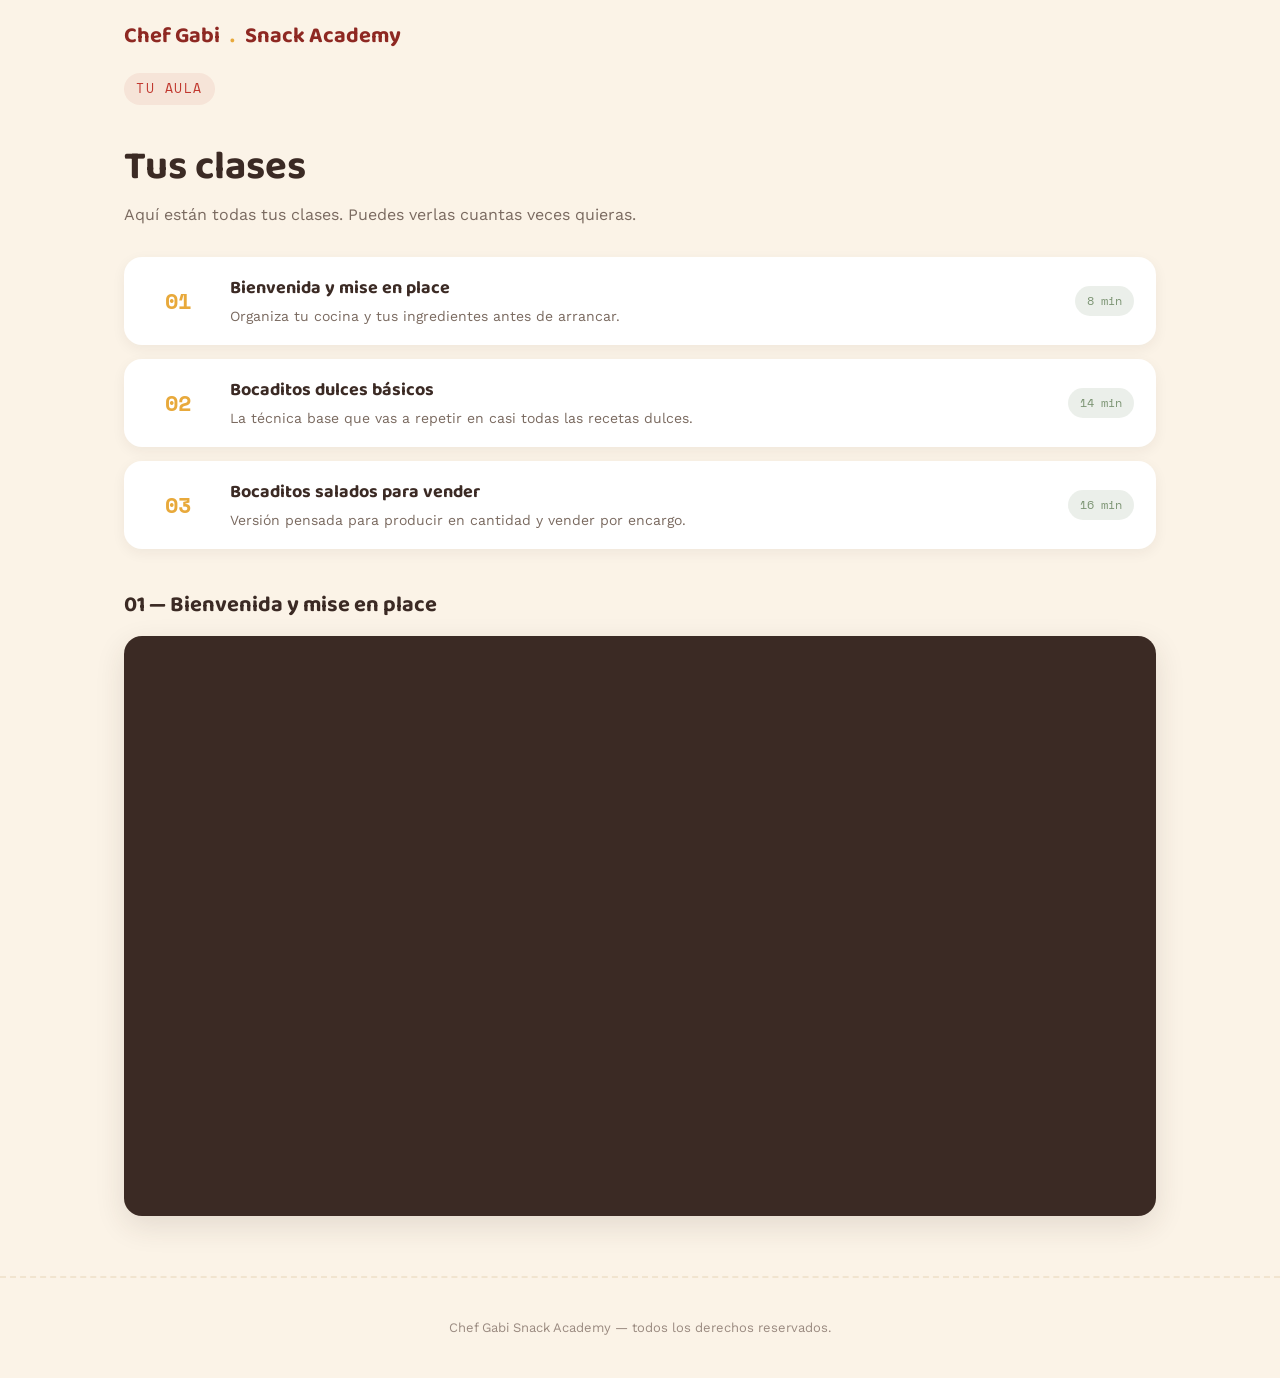
==== aula-xk92m7.html @ d84678eb "Add files via upload" ====
<!DOCTYPE html>
<html lang="es">
<head>
<meta charset="UTF-8">
<meta name="viewport" content="width=device-width, initial-scale=1.0">
<!-- noindex: esta página no debe aparecer en buscadores -->
<meta name="robots" content="noindex, nofollow">
<title>Tus clases — Chef Gabi Snack Academy</title>
<link rel="preconnect" href="https://fonts.googleapis.com">
<link href="https://fonts.googleapis.com/css2?family=Baloo+2:wght@600;700;800&family=Work+Sans:wght@400;500;600&family=Space+Mono:wght@400;700&display=swap" rel="stylesheet">
<link rel="stylesheet" href="estilos.css">
</head>
<body>

<header class="topbar">
  <div class="envoltura">
    <a href="index.html" class="marca">Chef Gabi<span class="punto">.</span>Snack Academy</a>
  </div>
</header>

<main class="envoltura" style="padding-bottom:60px;">
  <span class="eyebrow">Tu aula</span>
  <h1 style="font-family:var(--display); font-size:clamp(28px,4vw,40px); margin:14px 0 6px;">Tus clases</h1>
  <p style="color:#7a6a60; max-width:60ch; margin-bottom:30px;">Aquí están todas tus clases. Puedes verlas cuantas veces quieras.</p>

  <div class="lista-clases" id="lista-clases">
    <!-- Se llena dinámicamente con clases.json -->
    <p style="color:#9a8a80;">Cargando tus clases...</p>
  </div>

  <div id="reproductor" style="display:none; margin-top:40px;">
    <h2 id="titulo-reproductor" style="font-family:var(--display); font-size:22px; margin-bottom:14px;"></h2>
    <div class="video-envoltura">
      <iframe id="iframe-video" src="" allow="autoplay" allowfullscreen></iframe>
    </div>
  </div>
</main>

<footer class="pie">
  <div class="envoltura">Chef Gabi Snack Academy — todos los derechos reservados.</div>
</footer>

<script src="aula.js"></script>
</body>
</html>
---- estilos.css ----
/* Reset mínimo compartido por todos los productos del portafolio */
* { margin: 0; padding: 0; box-sizing: border-box; }
img, svg { display: block; max-width: 100%; }
h1, h2, h3, h4, p, ul { margin: 0; }
button { font: inherit; }
/* ============================================================
   CHEF GABI SNACK ACADEMY — sistema de diseño
   Paleta: "boleta de cocina" — cereza, mostaza, cacao, crema, salvia
   ============================================================ */

:root {
  --crema: #FBF3E7;
  --crema-osc: #F1E4CF;
  --cereza: #C1382F;
  --cereza-osc: #8E2822;
  --mostaza: #E8A93B;
  --cacao: #3B2A24;
  --salvia: #7C9473;

  --display: 'Baloo 2', system-ui, sans-serif;
  --body: 'Work Sans', system-ui, sans-serif;
  --mono: 'Space Mono', monospace;

  --radio: 18px;
  --sombra: 0 10px 30px rgba(59, 42, 36, 0.12);
}

* { box-sizing: border-box; }

html { scroll-behavior: smooth; }

@media (prefers-reduced-motion: reduce) {
  html { scroll-behavior: auto; }
  * { animation-duration: 0.01ms !important; animation-iteration-count: 1 !important; transition-duration: 0.01ms !important; }
}

body {
  margin: 0;
  background: var(--crema);
  color: var(--cacao);
  font-family: var(--body);
  line-height: 1.5;
  -webkit-font-smoothing: antialiased;
}

a { color: inherit; }

:focus-visible {
  outline: 3px solid var(--salvia);
  outline-offset: 3px;
}

.envoltura {
  max-width: 1080px;
  margin: 0 auto;
  padding: 0 24px;
}

/* ---------- Encabezado ---------- */
.topbar {
  padding: 20px 0;
}

.marca {
  display: flex;
  align-items: center;
  gap: 10px;
  font-family: var(--display);
  font-size: 22px;
  font-weight: 700;
  color: var(--cereza-osc);
  text-decoration: none;
}

.marca span.punto {
  color: var(--mostaza);
}

/* ---------- Hero: boleta de cocina ---------- */
.hero {
  padding: 40px 0 70px;
  display: grid;
  grid-template-columns: 1.1fr 0.9fr;
  gap: 48px;
  align-items: center;
}

@media (max-width: 860px) {
  .hero { grid-template-columns: 1fr; padding-bottom: 40px; }
}

.eyebrow {
  font-family: var(--mono);
  font-size: 13px;
  letter-spacing: 0.12em;
  text-transform: uppercase;
  color: var(--cereza);
  background: rgba(193, 56, 47, 0.08);
  display: inline-block;
  padding: 6px 12px;
  border-radius: 999px;
  margin-bottom: 18px;
}

.hero h1 {
  font-family: var(--display);
  font-size: clamp(38px, 5.5vw, 62px);
  line-height: 1.03;
  margin: 0 0 20px;
  color: var(--cacao);
}

.hero h1 em {
  font-style: normal;
  color: var(--cereza);
  position: relative;
}

.hero p.lead {
  font-size: 18px;
  max-width: 46ch;
  color: #5c4a42;
  margin: 0 0 28px;
}

.acciones { display: flex; gap: 14px; flex-wrap: wrap; }

.boton {
  font-family: var(--body);
  font-weight: 600;
  font-size: 15px;
  padding: 14px 26px;
  border-radius: 999px;
  border: none;
  cursor: pointer;
  text-decoration: none;
  display: inline-flex;
  align-items: center;
  gap: 8px;
  transition: transform 0.15s ease, box-shadow 0.15s ease;
}

.boton:hover { transform: translateY(-2px); }

.boton-primario {
  background: var(--cereza);
  color: var(--crema);
  box-shadow: var(--sombra);
}

.boton-primario:hover { background: var(--cereza-osc); }

.boton-secundario {
  background: transparent;
  color: var(--cacao);
  border: 2px solid var(--cacao);
}

/* ---------- Boleta / ticket visual (elemento firma) ---------- */
.boleta {
  background: #fff;
  border-radius: 6px;
  box-shadow: var(--sombra);
  padding: 28px 26px 32px;
  position: relative;
  transform: rotate(-2deg);
  font-family: var(--mono);
}

.boleta::before {
  content: "";
  position: absolute;
  top: -9px; left: 24px; right: 24px;
  height: 18px;
  background:
    radial-gradient(circle at 12px 9px, transparent 9px, #fff 10px) repeat-x;
  background-size: 24px 18px;
}

.boleta .titulo-boleta {
  font-family: var(--display);
  font-size: 20px;
  color: var(--cereza-osc);
  margin: 0 0 4px;
}

.boleta .sub-boleta {
  font-size: 12px;
  color: #9a8a80;
  margin: 0 0 18px;
  border-bottom: 2px dashed var(--crema-osc);
  padding-bottom: 16px;
}

.boleta ul { list-style: none; padding: 0; margin: 0; }

.boleta li {
  display: flex;
  justify-content: space-between;
  font-size: 13px;
  padding: 7px 0;
  border-bottom: 1px dashed var(--crema-osc);
}

.boleta li:last-child { border-bottom: none; }

.boleta .num { color: var(--mostaza); font-weight: 700; }

/* ---------- Ingredientes / tags ---------- */
.tags {
  display: flex;
  flex-wrap: wrap;
  gap: 10px;
  margin: 30px 0 0;
}

.tag {
  font-size: 13px;
  padding: 7px 14px;
  border-radius: 999px;
  background: var(--crema-osc);
  color: var(--cacao);
}

/* ---------- Índice de clases (numerado, sí es secuencia real) ---------- */
.seccion { padding: 60px 0; }

.seccion h2 {
  font-family: var(--display);
  font-size: clamp(28px, 4vw, 38px);
  margin: 0 0 8px;
}

.seccion .desc {
  color: #5c4a42;
  max-width: 60ch;
  margin: 0 0 36px;
}

.lista-clases {
  display: grid;
  gap: 14px;
}

.clase {
  display: grid;
  grid-template-columns: 64px 1fr auto;
  align-items: center;
  gap: 20px;
  background: #fff;
  border-radius: var(--radio);
  padding: 18px 22px;
  box-shadow: 0 4px 14px rgba(59, 42, 36, 0.06);
}

.clase .indice {
  font-family: var(--mono);
  font-size: 22px;
  font-weight: 700;
  color: var(--mostaza);
  text-align: center;
}

.clase h3 {
  font-family: var(--display);
  font-size: 18px;
  margin: 0 0 4px;
}

.clase p {
  margin: 0;
  font-size: 14px;
  color: #7a6a60;
}

.clase .estado {
  font-family: var(--mono);
  font-size: 12px;
  padding: 6px 12px;
  border-radius: 999px;
  white-space: nowrap;
}

.estado.disponible { background: rgba(124, 148, 115, 0.15); color: var(--salvia); }
.estado.bloqueada { background: rgba(59, 42, 36, 0.08); color: #9a8a80; }

/* ---------- Reproductor de clase (página de acceso) ---------- */
.video-envoltura {
  position: relative;
  padding-top: 56.25%;
  border-radius: var(--radio);
  overflow: hidden;
  background: var(--cacao);
  box-shadow: var(--sombra);
}

.video-envoltura iframe {
  position: absolute; inset: 0;
  width: 100%; height: 100%;
  border: 0;
}

/* ---------- Footer ---------- */
.pie {
  padding: 40px 0;
  border-top: 2px dashed var(--crema-osc);
  color: #9a8a80;
  font-size: 13px;
  text-align: center;
}
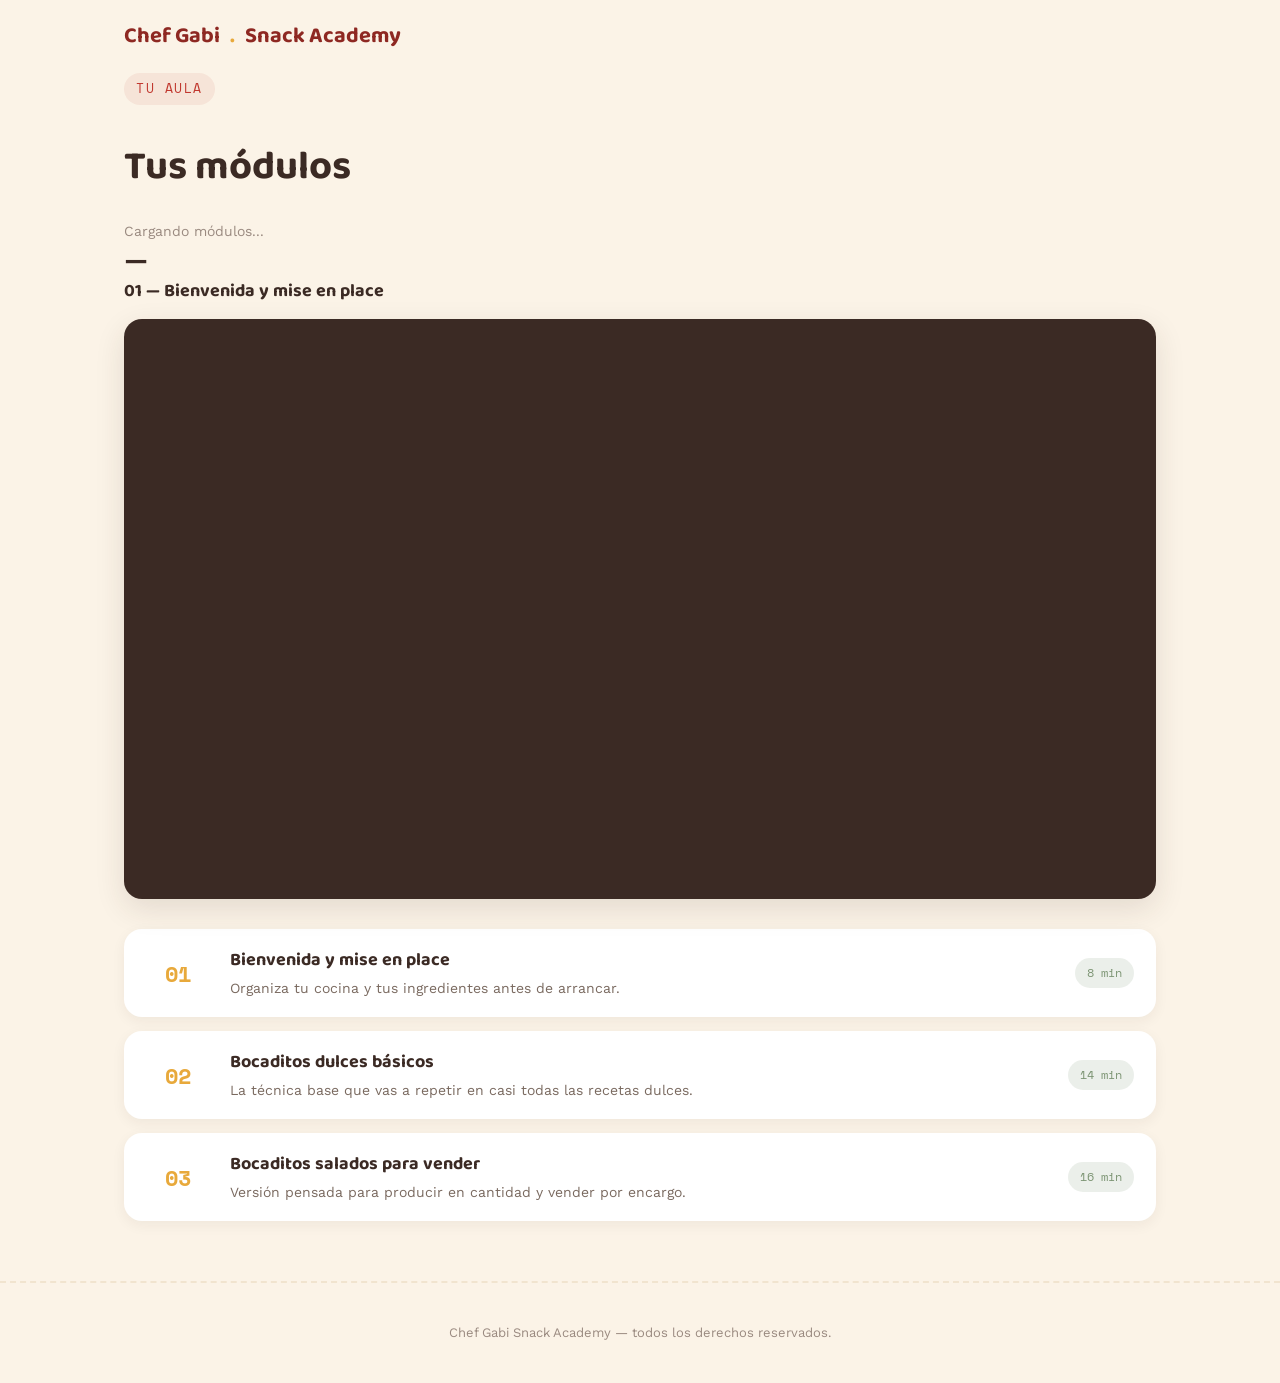
==== commit a34b09a2: "Update aula-xk92m7.html" ====
--- a/aula-xk92m7.html
+++ b/aula-xk92m7.html
@@ -20,18 +20,25 @@
 
 <main class="envoltura" style="padding-bottom:60px;">
   <span class="eyebrow">Tu aula</span>
-  <h1 style="font-family:var(--display); font-size:clamp(28px,4vw,40px); margin:14px 0 6px;">Tus clases</h1>
-  <p style="color:#7a6a60; max-width:60ch; margin-bottom:30px;">Aquí están todas tus clases. Puedes verlas cuantas veces quieras.</p>
+  <h1 style="font-family:var(--display); font-size:clamp(28px,4vw,40px); margin:14px 0 24px;">Tus módulos</h1>
 
-  <div class="lista-clases" id="lista-clases">
-    <!-- Se llena dinámicamente con clases.json -->
-    <p style="color:#9a8a80;">Cargando tus clases...</p>
-  </div>
+  <div class="aula-layout">
+    <nav class="panel-modulos" id="panel-modulos">
+      <p style="color:#9a8a80; font-size:14px;">Cargando módulos...</p>
+    </nav>
 
-  <div id="reproductor" style="display:none; margin-top:40px;">
-    <h2 id="titulo-reproductor" style="font-family:var(--display); font-size:22px; margin-bottom:14px;"></h2>
-    <div class="video-envoltura">
-      <iframe id="iframe-video" src="" allow="autoplay" allowfullscreen></iframe>
+    <div class="contenido-modulo">
+      <h2 id="titulo-modulo-activo">—</h2>
+      <span class="cuenta-total" id="cuenta-total-modulo"></span>
+
+      <div id="reproductor" style="display:none; margin-bottom:30px;">
+        <h3 id="titulo-reproductor" style="font-family:var(--display); font-size:18px; margin-bottom:14px;"></h3>
+        <div class="video-envoltura">
+          <iframe id="iframe-video" src="" allow="autoplay" allowfullscreen></iframe>
+        </div>
+      </div>
+
+      <div class="lista-clases" id="lista-clases"></div>
     </div>
   </div>
 </main>
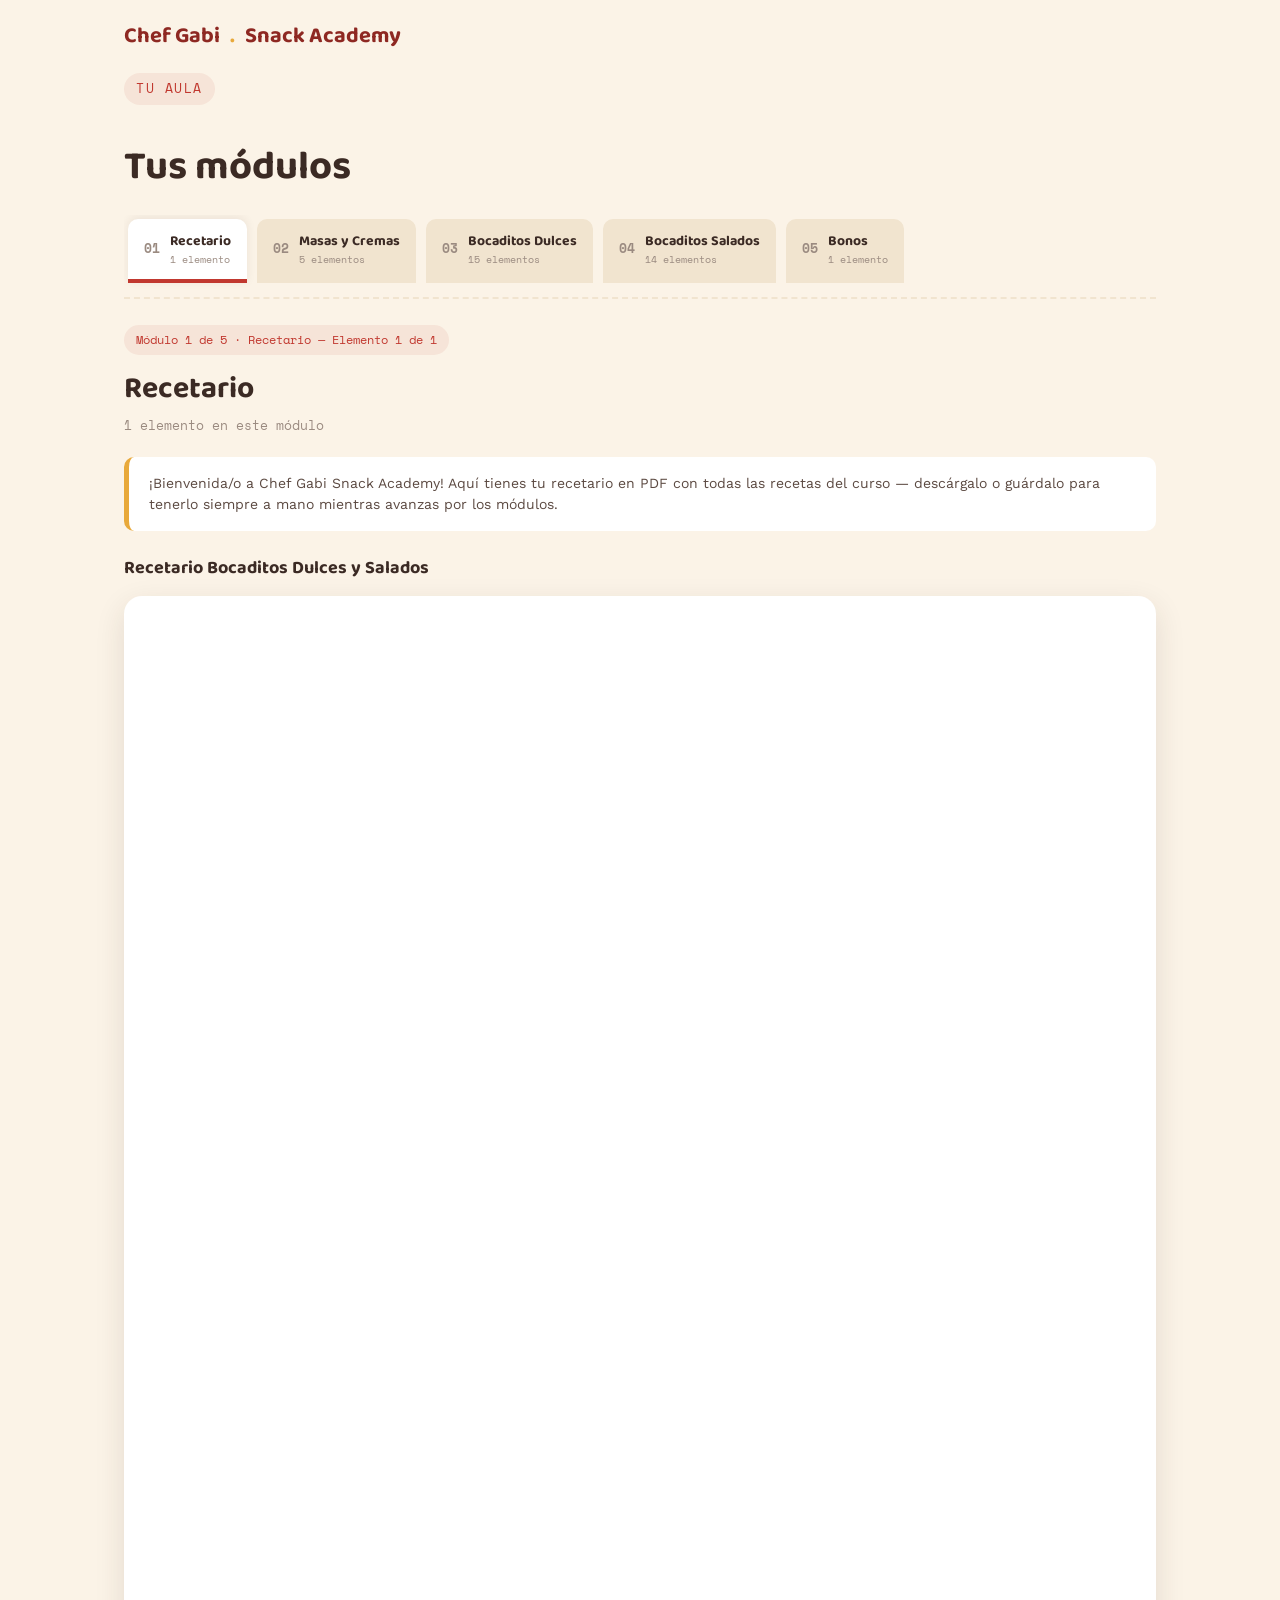
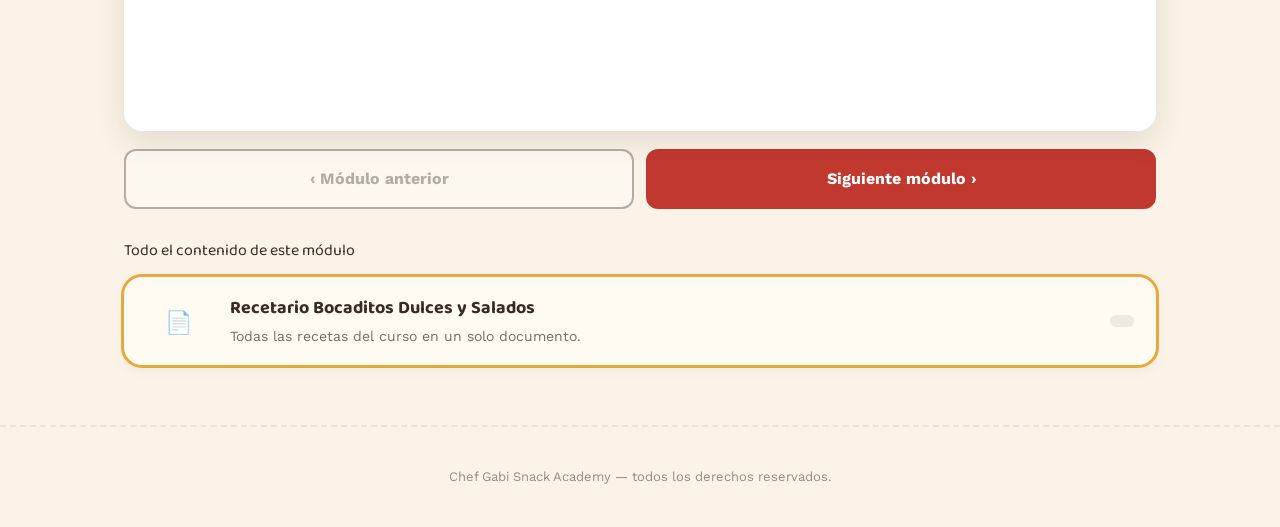
==== commit c5cfc8ed: "Update aula-xk92m7.html" ====
--- a/aula-xk92m7.html
+++ b/aula-xk92m7.html
@@ -20,26 +20,33 @@
 
 <main class="envoltura" style="padding-bottom:60px;">
   <span class="eyebrow">Tu aula</span>
-  <h1 style="font-family:var(--display); font-size:clamp(28px,4vw,40px); margin:14px 0 24px;">Tus módulos</h1>
+  <h1 style="font-family:var(--display); font-size:clamp(28px,4vw,40px); margin:14px 0 18px;">Tus módulos</h1>
 
-  <div class="aula-layout">
-    <nav class="panel-modulos" id="panel-modulos">
-      <p style="color:#9a8a80; font-size:14px;">Cargando módulos...</p>
-    </nav>
+  <nav class="panel-modulos" id="panel-modulos">
+    <p style="color:#9a8a80; font-size:14px;">Cargando módulos...</p>
+  </nav>
 
-    <div class="contenido-modulo">
-      <h2 id="titulo-modulo-activo">—</h2>
-      <span class="cuenta-total" id="cuenta-total-modulo"></span>
+  <div class="contenido-modulo">
+    <p class="migas" id="migas"></p>
+    <h2 id="titulo-modulo-activo">—</h2>
+    <span class="cuenta-total" id="cuenta-total-modulo"></span>
 
-      <div id="reproductor" style="display:none; margin-bottom:30px;">
-        <h3 id="titulo-reproductor" style="font-family:var(--display); font-size:18px; margin-bottom:14px;"></h3>
-        <div class="video-envoltura">
-          <iframe id="iframe-video" src="" allow="autoplay" allowfullscreen></iframe>
-        </div>
+    <div class="mensaje-modulo" id="mensaje-modulo"></div>
+
+    <div id="reproductor" style="display:none;">
+      <h3 id="titulo-reproductor" style="font-family:var(--display); font-size:18px; margin-bottom:14px;"></h3>
+      <div class="video-envoltura" id="envoltura-video">
+        <iframe id="iframe-video" src="" allow="autoplay" allowfullscreen></iframe>
       </div>
 
-      <div class="lista-clases" id="lista-clases"></div>
+      <div class="nav-clases">
+        <button id="btn-anterior" class="boton-nav">‹ Anterior</button>
+        <button id="btn-siguiente" class="boton-nav boton-nav-primario">Siguiente ›</button>
+      </div>
     </div>
+
+    <p class="titulo-lista">Todo el contenido de este módulo</p>
+    <div class="lista-clases" id="lista-clases"></div>
   </div>
 </main>
 
--- a/estilos.css
+++ b/estilos.css
@@ -253,6 +253,19 @@
   box-shadow: 0 4px 14px rgba(59, 42, 36, 0.06);
 }
 
+@media (max-width: 420px) {
+  .clase {
+    grid-template-columns: 40px 1fr;
+    grid-template-areas:
+      "indice titulo"
+      "estado estado";
+    row-gap: 8px;
+  }
+  .clase .indice { grid-area: indice; font-size: 18px; }
+  .clase > div:nth-child(2) { grid-area: titulo; }
+  .clase .estado { grid-area: estado; justify-self: start; }
+}
+
 .clase .indice {
   font-family: var(--mono);
   font-size: 22px;
@@ -283,6 +296,141 @@
 
 .estado.disponible { background: rgba(124, 148, 115, 0.15); color: var(--salvia); }
 .estado.bloqueada { background: rgba(59, 42, 36, 0.08); color: #9a8a80; }
+
+/* ---------- Aula por módulos ---------- */
+
+/* Panel de módulos: pestañas horizontales con scroll (funciona igual en PC y celular) */
+.panel-modulos {
+  display: flex;
+  gap: 10px;
+  overflow-x: auto;
+  padding: 4px 4px 14px;
+  margin-bottom: 26px;
+  border-bottom: 2px dashed var(--crema-osc);
+  -webkit-overflow-scrolling: touch;
+}
+
+.modulo-tab {
+  display: flex;
+  align-items: center;
+  gap: 10px;
+  flex: 0 0 auto;
+  background: var(--crema-osc);
+  border: none;
+  border-bottom: 4px solid transparent;
+  border-radius: 10px 10px 0 0;
+  padding: 12px 16px;
+  cursor: pointer;
+  text-align: left;
+  font-family: var(--body);
+  color: var(--cacao);
+  white-space: nowrap;
+  transition: background 0.15s ease;
+}
+
+.modulo-tab .num-modulo {
+  font-family: var(--mono);
+  font-size: 13px;
+  font-weight: 700;
+  color: #9a8a80;
+}
+
+.modulo-tab .info-modulo { display: flex; flex-direction: column; }
+
+.modulo-tab .titulo-modulo {
+  font-family: var(--display);
+  font-size: 14px;
+  font-weight: 700;
+}
+
+.modulo-tab .cuenta-modulo {
+  font-family: var(--mono);
+  font-size: 10px;
+  color: #9a8a80;
+}
+
+.modulo-tab.activo {
+  background: #fff;
+  box-shadow: 0 -2px 10px rgba(59, 42, 36, 0.08);
+}
+
+.modulo-tab:nth-child(5n+1).activo { border-bottom-color: var(--cereza); }
+.modulo-tab:nth-child(5n+2).activo { border-bottom-color: var(--mostaza); }
+.modulo-tab:nth-child(5n+3).activo { border-bottom-color: var(--salvia); }
+.modulo-tab:nth-child(5n+4).activo { border-bottom-color: var(--cereza-osc); }
+.modulo-tab:nth-child(5n+5).activo { border-bottom-color: #B08A2E; }
+
+/* Migas de pan: siempre dice dónde está la persona parada */
+.migas {
+  font-family: var(--mono);
+  font-size: 12px;
+  color: var(--cereza);
+  background: rgba(193, 56, 47, 0.08);
+  display: inline-block;
+  padding: 6px 12px;
+  border-radius: 999px;
+  margin-bottom: 12px;
+}
+
+.contenido-modulo h2 {
+  font-family: var(--display);
+  font-size: clamp(22px, 3.4vw, 30px);
+  margin-bottom: 4px;
+}
+
+.contenido-modulo .cuenta-total {
+  font-family: var(--mono);
+  font-size: 13px;
+  color: #9a8a80;
+  margin-bottom: 22px;
+  display: block;
+}
+
+.titulo-lista {
+  font-family: var(--display);
+  font-size: 16px;
+  color: var(--cacao);
+  margin: 30px 0 14px;
+}
+
+/* Botones grandes Anterior / Siguiente: navegación a prueba de todo el mundo */
+.nav-clases {
+  display: grid;
+  grid-template-columns: 1fr 1fr;
+  gap: 12px;
+  margin: 18px 0 8px;
+}
+
+.boton-nav {
+  font-family: var(--body);
+  font-weight: 700;
+  font-size: 16px;
+  padding: 16px 12px;
+  border-radius: 12px;
+  border: 2px solid var(--cacao);
+  background: #fff;
+  color: var(--cacao);
+  cursor: pointer;
+  transition: transform 0.15s ease, opacity 0.15s ease;
+}
+
+.boton-nav:hover:not(:disabled) { transform: translateY(-2px); }
+
+.boton-nav-primario {
+  background: var(--cereza);
+  border-color: var(--cereza);
+  color: #fff;
+}
+
+.boton-nav:disabled {
+  opacity: 0.35;
+  cursor: not-allowed;
+}
+
+.clase.activa {
+  outline: 3px solid var(--mostaza);
+  background: #FFFBF2;
+}
 
 /* ---------- Reproductor de clase (página de acceso) ---------- */
 .video-envoltura {
@@ -300,6 +448,27 @@
   border: 0;
 }
 
+.video-envoltura.documento {
+  padding-top: 130%;
+  background: #fff;
+}
+
+@media (min-width: 600px) {
+  .video-envoltura.documento { padding-top: 110%; }
+}
+
+.mensaje-modulo {
+  display: none;
+  background: #fff;
+  border-left: 5px solid var(--mostaza);
+  border-radius: 10px;
+  padding: 16px 20px;
+  font-size: 14px;
+  color: #5c4a42;
+  margin-bottom: 24px;
+  white-space: pre-line;
+}
+
 /* ---------- Footer ---------- */
 .pie {
   padding: 40px 0;
